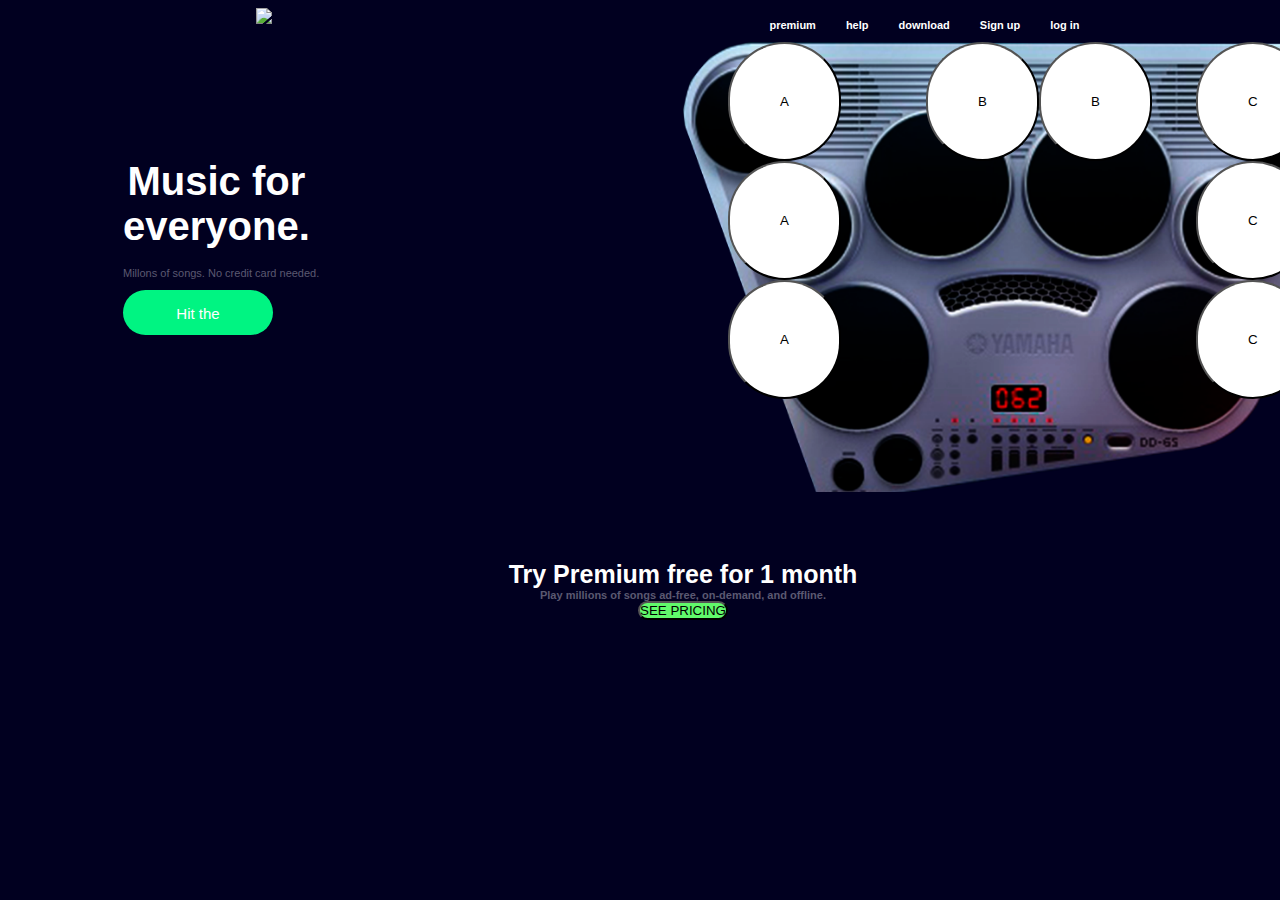
==== grupo.html @ 25eefd44 "nuevas" ====
<!DOCTYPE html>
<html lang="en">
  <head>
    <meta charset="UTF-8" />
    <meta http-equiv="X-UA-Compatible" content="IE=edge" />
    <meta name="viewport" content="width=device-width, initial-scale=1.0" />
    <link rel="stylesheet" href="./css/styles.css" />
    <title>HIT THE DOM BOOM</title>
  </head>
  <body>
    <header class="cabecera">
      <img class="logo" src="/hit-the-doombom/images/logo.png" />
          
        <div class="nav">
          
            <a href="#" class="navbar"><p>premium</p></a>
            <a href="#" class="navbar"><p>help</p></a>
            <a href="#" class="navbar"><p>download</p></a>
            <a href="#" class="navbar"><p>Sign up</p></a>
            <a href="#" class="navbar"><p>log in</p></a>
          
        </div>
    </header>
    <!--IIIIIIIIIII-->

    <section class="main">
      <div class="info">
        <div class="letra1"><h1>Music for everyone.</h1></div>
        <div class="letra2"><p>Millons of songs. No credit card needed.</p></div>
        <div class="letra3-boton"><input type="button" value="Hit the" class="boton"></div>
      </div>
        <div class="elementomusical">         
              <div class="sonidosA">
              <button class="uno" href="#">A</button>
              <button class="2" href="#">A</button>
              <button class="3" href="#">A</button>
              </div>
              <div class="sonidosB">
              <button href="#">B</button>
              <button href="#">B</button>
              </div>
              <div class="sonidosC">
              <button href="#">C</button>
              <button href="#">C</button>
              <button href="#">C</button>
              </div>
        </div>
      </div>
    </section>

    <!--IIIIIIIIIII-->
    <footer class="footer">
      <h2>Try Premium free for 1 month <h2>
      <h3>Play millions of songs ad-free, on-demand, and offline.</h3>
      <button class="button">SEE PRICING</button>
    </footer>
  </body>
</html>
---- css/styles.css ----
* {
  font-family: Helvetica;
  padding: 0%;
}
body {
  background-color: rgb(1, 0, 32);
  padding: 0%;
  width: fit-content;
  background-repeat: no-repeat;
  background-size: cover;
}
.cabecera {

  display: flex;
  justify-content: space-around;
  max-width: 1400px;
  margin: auto;
}

.navbar {
  float: right;
  font-family: helvetica;
  font-size: smaller;
  text-decoration: none;
  padding-right: 30px;
}

.nav {
  display: flex;
  align-items: center;
}

.nav p { color: white;
         font-weight: bold;

}

.logo {
  float: left;
}
.navbar:hover {
  color: #61f96b;
}
.main {
  display: flex;
  gap: 40vh;
}
.info {
  background-color: rgba(17, 0, 255, 0);
  display: flex;
  flex-direction: column;
  width: 200px;
  padding-left: 115px;
  padding-top: 50px;
}
.letra1 {
  background-color: rgba(13, 0, 194, 0);
  display: flex;
  text-align: center;
  font-size: larger;
  height: 35%;
  color: rgb(255, 255, 255);
}
h1 {
  font-size: 40px;
  padding-bottom: 150px;
  padding-top: 40px;
  padding-right: 20px;
}
.letra2 {
  background-color: rgba(211, 211, 211, 0);
  color: rgba(255, 255, 255, 0.685);
}
p {
  font-size: 11px;
  color: rgba(91, 89, 113);
}
.letra3-boton {
  background-color: rgba(12, 2, 155, 0);
  width: 200px;
  height: 100px;
}
.boton {
  padding: 15px 25px;
  font-size: 15px;
  width: 150px;
  height: 45px;
  text-align: center;
  cursor: pointer;
  outline: none;
  color: rgb(255, 255, 255);
  background-color: #00f482;
  border: none;
  border-radius: 30px;
}
.boton:hover{
  background-color: #01af5e;
}

.elementomusical {
  background-image: url(/images/drumkit.png);
  background-size: cover;
  background-repeat: no-repeat;
  height: 50vh;
  width: 75vh;
  position: relative;
}

.elementomusical button{
  padding: 50px;
  cursor: pointer;
  border-radius: 100px;
  background-color: rgb(255, 255, 255);
}

.sonidosA {
  position: absolute;
  display: flex;
  flex-direction: column;
  left: 5vh;
}
.sonidosB {
  position: absolute;
  display: flex;
  justify-content: center;
  left: 27vh;
}
.sonidosC {
  position: absolute;
  display: flex;
  flex-direction: column;
  left: 57vh;
}

footer .button {
  background-color: #61f96b;
  border-radius: 20px;
  text-decoration: none;
  text-align: center;
}


h2{color: white;
  font-size: 25px;
  font-weight: bold;
  margin: 0px;
}

h3 { 
  color: #5b5971;
  font-weight: light;
  font-size: 11px;
 margin: 0px;
}

.footer {
    display: flex;
    align-items: center;
    flex-direction: column;
}
@media (max-width:900px){
  .cabecera{
    flex-direction: column;
    align-items: center;
  }
  .logo{
    padding-top: 50px;
    width: 180px;
    height: 50px;
  }
  .nav{
    padding-top: 10px;
    display: flex;

  }
  }
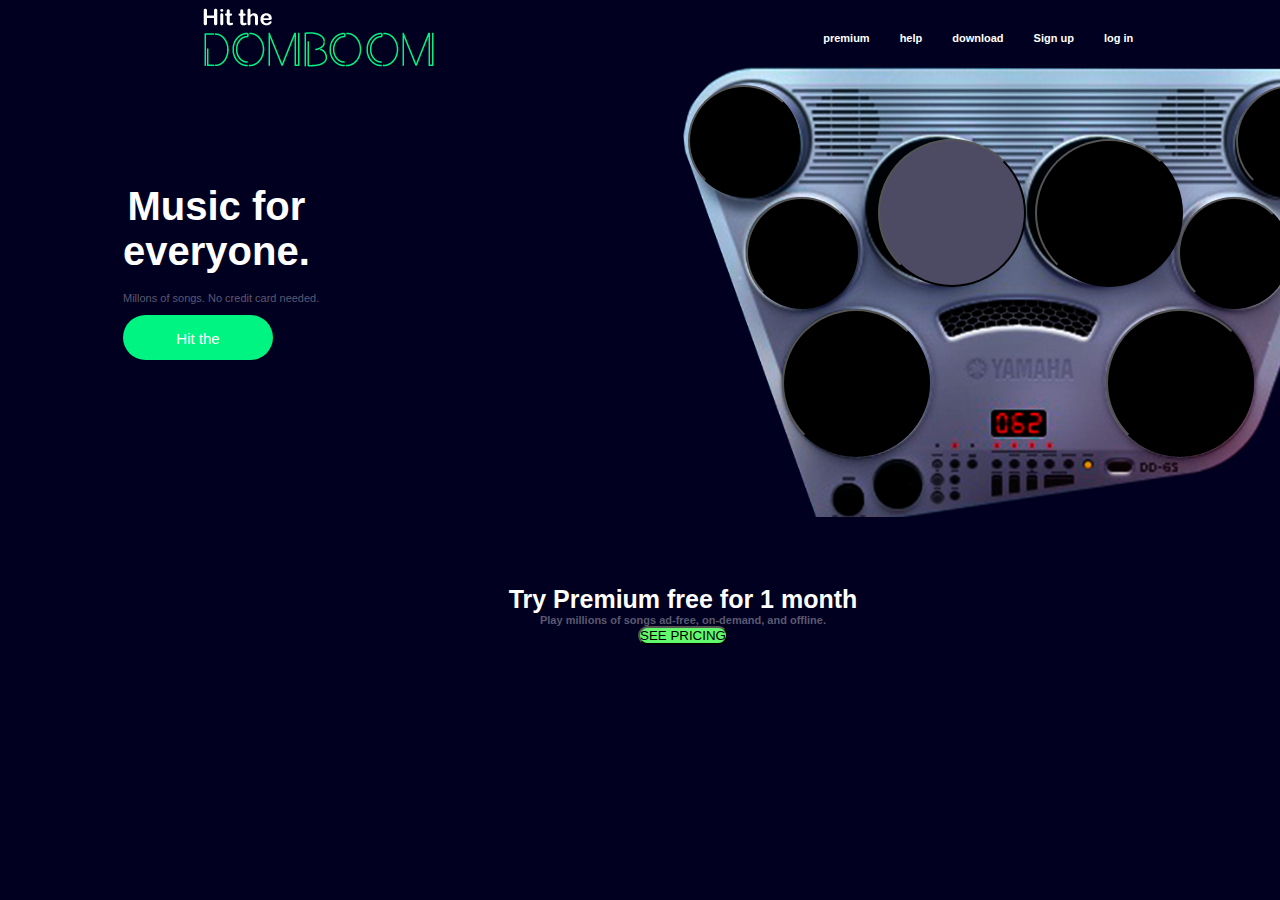
==== commit 21108c98: "drumkit final" ====
--- a/grupo.html
+++ b/grupo.html
@@ -9,7 +9,7 @@
   </head>
   <body>
     <header class="cabecera">
-      <img class="logo" src="/hit-the-doombom/images/logo.png" />
+      <img class="logo" src="/images/logo.png" />
           
         <div class="nav">
           
@@ -31,18 +31,18 @@
       </div>
         <div class="elementomusical">         
               <div class="sonidosA">
-              <button class="uno" href="#">A</button>
-              <button class="2" href="#">A</button>
-              <button class="3" href="#">A</button>
+                <button class="uno" href="#">A</button>
+                <button class="dos" href="#">A</button>
+                <button class="tres" href="#">A</button>
               </div>
               <div class="sonidosB">
-              <button href="#">B</button>
-              <button href="#">B</button>
+              <button class="b" href="#"></button>
+              <button class="bs" href="#">B</button>
               </div>
               <div class="sonidosC">
-              <button href="#">C</button>
-              <button href="#">C</button>
-              <button href="#">C</button>
+              <button class="unoc" href="#">C</button>
+              <button class="dosc" href="#">C</button>
+              <button class="tresc" href="#">C</button>
               </div>
         </div>
       </div>
--- a/css/styles.css
+++ b/css/styles.css
@@ -13,8 +13,6 @@
 
   display: flex;
   justify-content: space-around;
-  max-width: 1400px;
-  margin: auto;
 }
 
 .navbar {
@@ -93,9 +91,6 @@
   border: none;
   border-radius: 30px;
 }
-.boton:hover{
-  background-color: #01af5e;
-}
 
 .elementomusical {
   background-image: url(/images/drumkit.png);
@@ -107,10 +102,10 @@
 }
 
 .elementomusical button{
-  padding: 50px;
+  padding: none;
   cursor: pointer;
   border-radius: 100px;
-  background-color: rgb(255, 255, 255);
+  background-color: rgb(0, 0, 0);
 }
 
 .sonidosA {
@@ -119,24 +114,96 @@
   flex-direction: column;
   left: 5vh;
 }
+.uno{
+  position: relative;
+  width: 10px;
+  height: 10px;
+  right: 40px; 
+  padding:6vh;
+  top:2vh;
+}
+.dos{
+  position: relative;
+  width: 15px;
+  height: 15px;
+  left:2vh;
+  padding: 6vh;
+  top:2vh
+}
+.tres{
+  position:relative;
+  width: 50px;
+  height: 50px;
+  left: 6vh;
+  top:2vh;
+  padding: 8vh;
+}
+
 .sonidosB {
   position: absolute;
   display: flex;
   justify-content: center;
-  left: 27vh;
-}
+  left: 195px;
+  gap: 1vh;
+}
+
+.b{
+  position:relative;
+  background-color: #4D4B63 !important;
+  width: 35px;
+  height: 35px;
+  left: 0vh;
+  top: 8vh;
+  padding: 8vh;
+}
+.bs{
+  position:relative;
+  width: 35px;
+  height: 35px;
+  left: 0vh;
+  top: 8vh;
+  padding: 8vh;
+}
+
+
 .sonidosC {
   position: absolute;
   display: flex;
   flex-direction: column;
   left: 57vh;
 }
+.unoc{
+  position: relative;
+  width: 10px;
+  height: 10px;
+  left: 40px; 
+  padding:6vh;
+  top:2vh;
+}
+.dosc{
+  position: relative;
+  width: 15px;
+  height: 15px;
+  right:2vh;
+  padding: 6vh;
+  top:2vh
+}
+.tresc{
+  position:relative;
+  width: 50px;
+  height: 50px;
+  right: 10vh;
+  top:2vh;
+  padding: 8vh;
+}
 
 footer .button {
+ 
   background-color: #61f96b;
   border-radius: 20px;
   text-decoration: none;
   text-align: center;
+  
 }
 
 
@@ -146,31 +213,15 @@
   margin: 0px;
 }
 
-h3 { 
-  color: #5b5971;
+h3 { color: #5b5971;
   font-weight: light;
   font-size: 11px;
- margin: 0px;
+   margin: 0px;
 }
 
 .footer {
+ 
     display: flex;
     align-items: center;
     flex-direction: column;
-}
-@media (max-width:900px){
-  .cabecera{
-    flex-direction: column;
-    align-items: center;
-  }
-  .logo{
-    padding-top: 50px;
-    width: 180px;
-    height: 50px;
-  }
-  .nav{
-    padding-top: 10px;
-    display: flex;
-
-  }
-  }
+}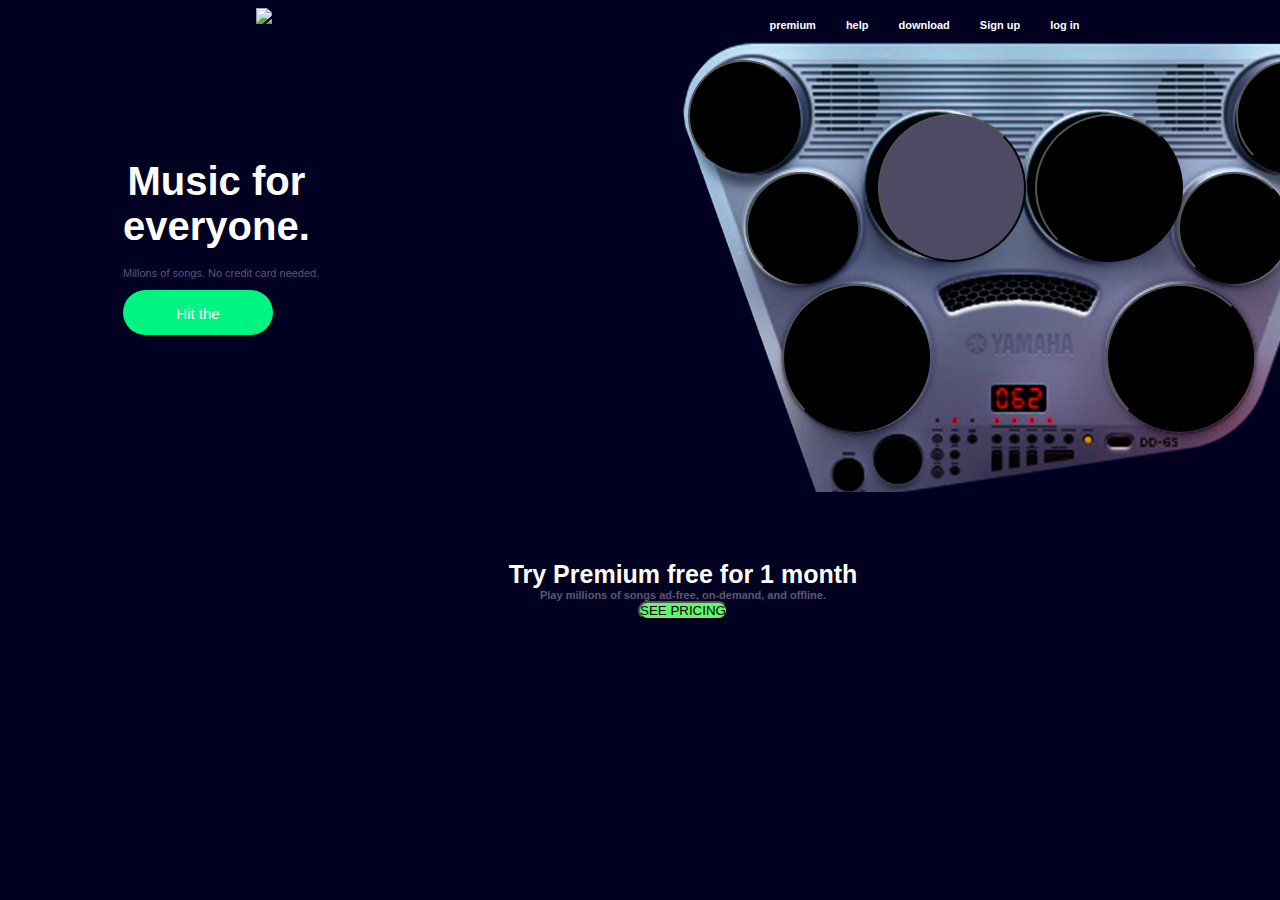
==== commit 4bdbb954: "Merge branch 'main' of https://github.com/CarlosJavierVilla/hit-the-doombom" ====
--- a/grupo.html
+++ b/grupo.html
@@ -9,7 +9,7 @@
   </head>
   <body>
     <header class="cabecera">
-      <img class="logo" src="/images/logo.png" />
+      <img class="logo" src="/hit-the-doombom/images/logo.png" />
           
         <div class="nav">
           
--- a/css/styles.css
+++ b/css/styles.css
@@ -13,6 +13,8 @@
 
   display: flex;
   justify-content: space-around;
+  max-width: 1400px;
+  margin: auto;
 }
 
 .navbar {
@@ -91,6 +93,9 @@
   border: none;
   border-radius: 30px;
 }
+.boton:hover{
+  background-color: #01af5e;
+}
 
 .elementomusical {
   background-image: url(/images/drumkit.png);
@@ -198,12 +203,10 @@
 }
 
 footer .button {
- 
   background-color: #61f96b;
   border-radius: 20px;
   text-decoration: none;
   text-align: center;
-  
 }
 
 
@@ -213,15 +216,31 @@
   margin: 0px;
 }
 
-h3 { color: #5b5971;
+h3 { 
+  color: #5b5971;
   font-weight: light;
   font-size: 11px;
-   margin: 0px;
+ margin: 0px;
 }
 
 .footer {
- 
     display: flex;
     align-items: center;
     flex-direction: column;
-}+}
+@media (max-width:900px){
+  .cabecera{
+    flex-direction: column;
+    align-items: center;
+  }
+  .logo{
+    padding-top: 50px;
+    width: 180px;
+    height: 50px;
+  }
+  .nav{
+    padding-top: 10px;
+    display: flex;
+
+  }
+  }
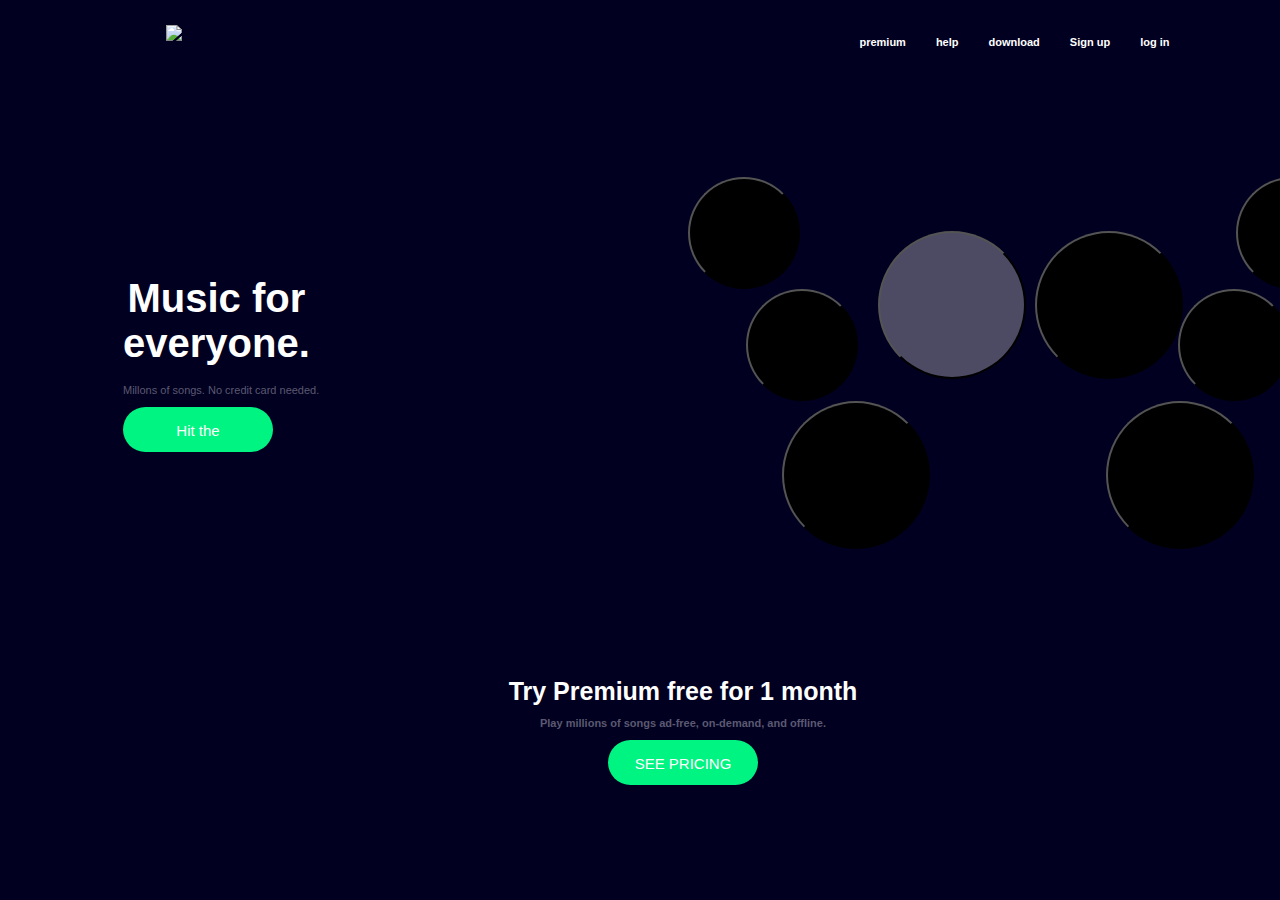
==== commit 34913966: "afada" ====
--- a/grupo.html
+++ b/grupo.html
@@ -29,8 +29,8 @@
         <div class="letra2"><p>Millons of songs. No credit card needed.</p></div>
         <div class="letra3-boton"><input type="button" value="Hit the" class="boton"></div>
       </div>
-        <div class="elementomusical">         
-              <div class="sonidosA">
+        <div class="elementomusical"> 
+            <div class="sonidosA">
                 <button class="uno" href="#">A</button>
                 <button class="dos" href="#">A</button>
                 <button class="tres" href="#">A</button>
--- a/css/styles.css
+++ b/css/styles.css
@@ -1,3 +1,8 @@
+@import url("./header.css");
+@import url("./footer.css");
+@import url("./maintext.css");
+@import url("./mainheroimage.css");
+
 * {
   font-family: Helvetica;
   padding: 0%;
@@ -9,238 +14,7 @@
   background-repeat: no-repeat;
   background-size: cover;
 }
-.cabecera {
-
-  display: flex;
-  justify-content: space-around;
-  max-width: 1400px;
-  margin: auto;
-}
-
-.navbar {
-  float: right;
-  font-family: helvetica;
-  font-size: smaller;
-  text-decoration: none;
-  padding-right: 30px;
-}
-
-.nav {
-  display: flex;
-  align-items: center;
-}
-
-.nav p { color: white;
-         font-weight: bold;
-
-}
-
-.logo {
-  float: left;
-}
-.navbar:hover {
-  color: #61f96b;
-}
 .main {
   display: flex;
   gap: 40vh;
 }
-.info {
-  background-color: rgba(17, 0, 255, 0);
-  display: flex;
-  flex-direction: column;
-  width: 200px;
-  padding-left: 115px;
-  padding-top: 50px;
-}
-.letra1 {
-  background-color: rgba(13, 0, 194, 0);
-  display: flex;
-  text-align: center;
-  font-size: larger;
-  height: 35%;
-  color: rgb(255, 255, 255);
-}
-h1 {
-  font-size: 40px;
-  padding-bottom: 150px;
-  padding-top: 40px;
-  padding-right: 20px;
-}
-.letra2 {
-  background-color: rgba(211, 211, 211, 0);
-  color: rgba(255, 255, 255, 0.685);
-}
-p {
-  font-size: 11px;
-  color: rgba(91, 89, 113);
-}
-.letra3-boton {
-  background-color: rgba(12, 2, 155, 0);
-  width: 200px;
-  height: 100px;
-}
-.boton {
-  padding: 15px 25px;
-  font-size: 15px;
-  width: 150px;
-  height: 45px;
-  text-align: center;
-  cursor: pointer;
-  outline: none;
-  color: rgb(255, 255, 255);
-  background-color: #00f482;
-  border: none;
-  border-radius: 30px;
-}
-.boton:hover{
-  background-color: #01af5e;
-}
-
-.elementomusical {
-  background-image: url(/images/drumkit.png);
-  background-size: cover;
-  background-repeat: no-repeat;
-  height: 50vh;
-  width: 75vh;
-  position: relative;
-}
-
-.elementomusical button{
-  padding: none;
-  cursor: pointer;
-  border-radius: 100px;
-  background-color: rgb(0, 0, 0);
-}
-
-.sonidosA {
-  position: absolute;
-  display: flex;
-  flex-direction: column;
-  left: 5vh;
-}
-.uno{
-  position: relative;
-  width: 10px;
-  height: 10px;
-  right: 40px; 
-  padding:6vh;
-  top:2vh;
-}
-.dos{
-  position: relative;
-  width: 15px;
-  height: 15px;
-  left:2vh;
-  padding: 6vh;
-  top:2vh
-}
-.tres{
-  position:relative;
-  width: 50px;
-  height: 50px;
-  left: 6vh;
-  top:2vh;
-  padding: 8vh;
-}
-
-.sonidosB {
-  position: absolute;
-  display: flex;
-  justify-content: center;
-  left: 195px;
-  gap: 1vh;
-}
-
-.b{
-  position:relative;
-  background-color: #4D4B63 !important;
-  width: 35px;
-  height: 35px;
-  left: 0vh;
-  top: 8vh;
-  padding: 8vh;
-}
-.bs{
-  position:relative;
-  width: 35px;
-  height: 35px;
-  left: 0vh;
-  top: 8vh;
-  padding: 8vh;
-}
-
-
-.sonidosC {
-  position: absolute;
-  display: flex;
-  flex-direction: column;
-  left: 57vh;
-}
-.unoc{
-  position: relative;
-  width: 10px;
-  height: 10px;
-  left: 40px; 
-  padding:6vh;
-  top:2vh;
-}
-.dosc{
-  position: relative;
-  width: 15px;
-  height: 15px;
-  right:2vh;
-  padding: 6vh;
-  top:2vh
-}
-.tresc{
-  position:relative;
-  width: 50px;
-  height: 50px;
-  right: 10vh;
-  top:2vh;
-  padding: 8vh;
-}
-
-footer .button {
-  background-color: #61f96b;
-  border-radius: 20px;
-  text-decoration: none;
-  text-align: center;
-}
-
-
-h2{color: white;
-  font-size: 25px;
-  font-weight: bold;
-  margin: 0px;
-}
-
-h3 { 
-  color: #5b5971;
-  font-weight: light;
-  font-size: 11px;
- margin: 0px;
-}
-
-.footer {
-    display: flex;
-    align-items: center;
-    flex-direction: column;
-}
-@media (max-width:900px){
-  .cabecera{
-    flex-direction: column;
-    align-items: center;
-  }
-  .logo{
-    padding-top: 50px;
-    width: 180px;
-    height: 50px;
-  }
-  .nav{
-    padding-top: 10px;
-    display: flex;
-
-  }
-  }
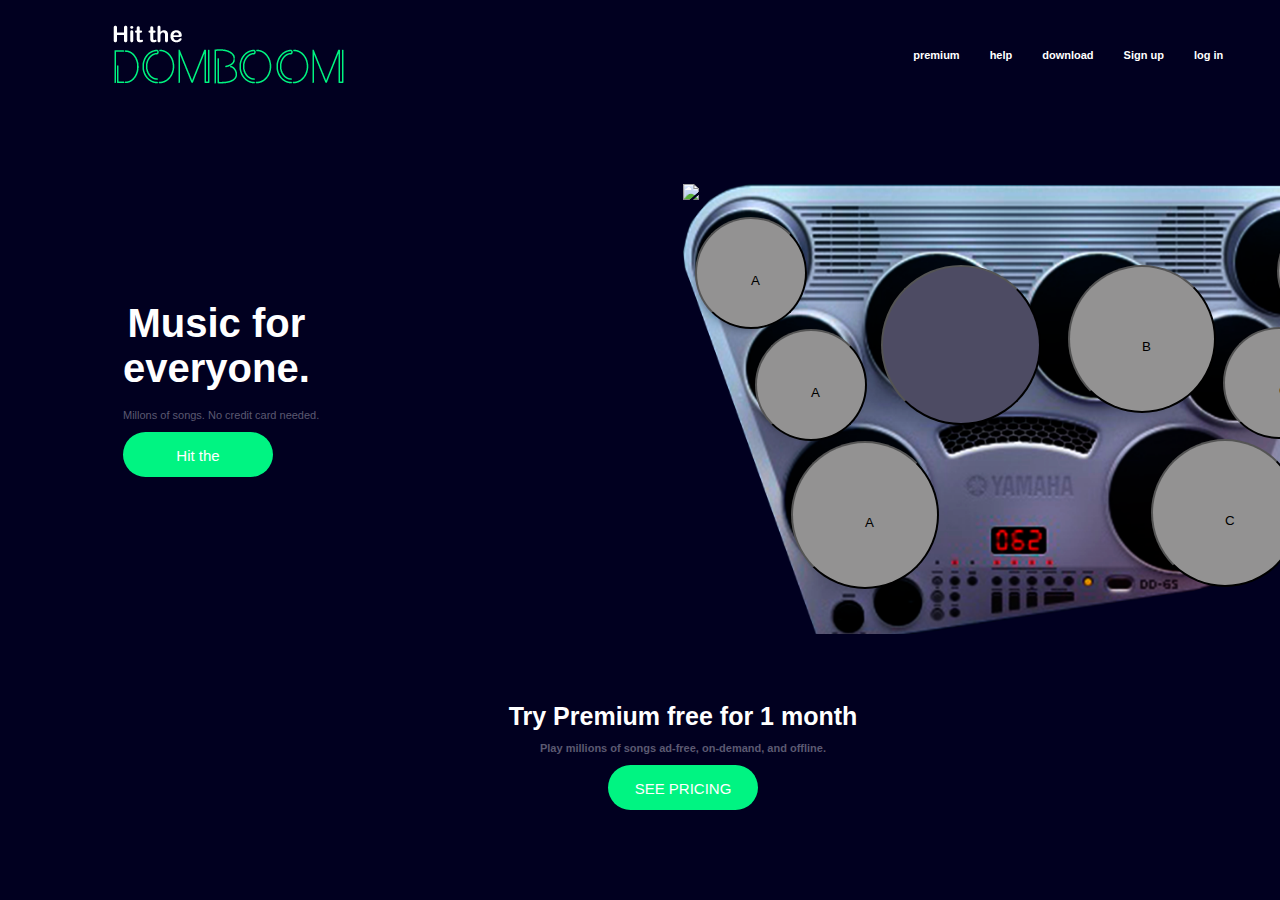
==== commit 9b1ec95b: "blah" ====
--- a/grupo.html
+++ b/grupo.html
@@ -9,7 +9,7 @@
   </head>
   <body>
     <header class="cabecera">
-      <img class="logo" src="/hit-the-doombom/images/logo.png" />
+      <img class="logo" src="/images/logo.png" />
           
         <div class="nav">
           
@@ -30,20 +30,23 @@
         <div class="letra3-boton"><input type="button" value="Hit the" class="boton"></div>
       </div>
         <div class="elementomusical"> 
-            <div class="sonidosA">
-                <button class="uno" href="#">A</button>
-                <button class="dos" href="#">A</button>
-                <button class="tres" href="#">A</button>
-              </div>
-              <div class="sonidosB">
-              <button class="b" href="#"></button>
-              <button class="bs" href="#">B</button>
-              </div>
-              <div class="sonidosC">
-              <button class="unoc" href="#">C</button>
-              <button class="dosc" href="#">C</button>
-              <button class="tresc" href="#">C</button>
-              </div>
+          <img src="/hit-the-doombom/images/drumkit.png" class="imgdrum">
+            <div class="botones">
+              <div class="sonidosA">
+                  <button class="uno" href="#">A</button>
+                  <button class="dos" href="#">A</button>
+                  <button class="tres" href="#">A</button>
+                </div>
+                <div class="sonidosB">
+                  <button class="b" href="#"></button>
+                  <button class="bs" href="#">B</button>
+                </div>
+                <div class="sonidosC">
+                  <button class="unoc" href="#">C</button>
+                  <button class="dosc" href="#">C</button>
+                  <button class="tresc" href="#">C</button>
+                </div>
+            </div>
         </div>
       </div>
     </section>
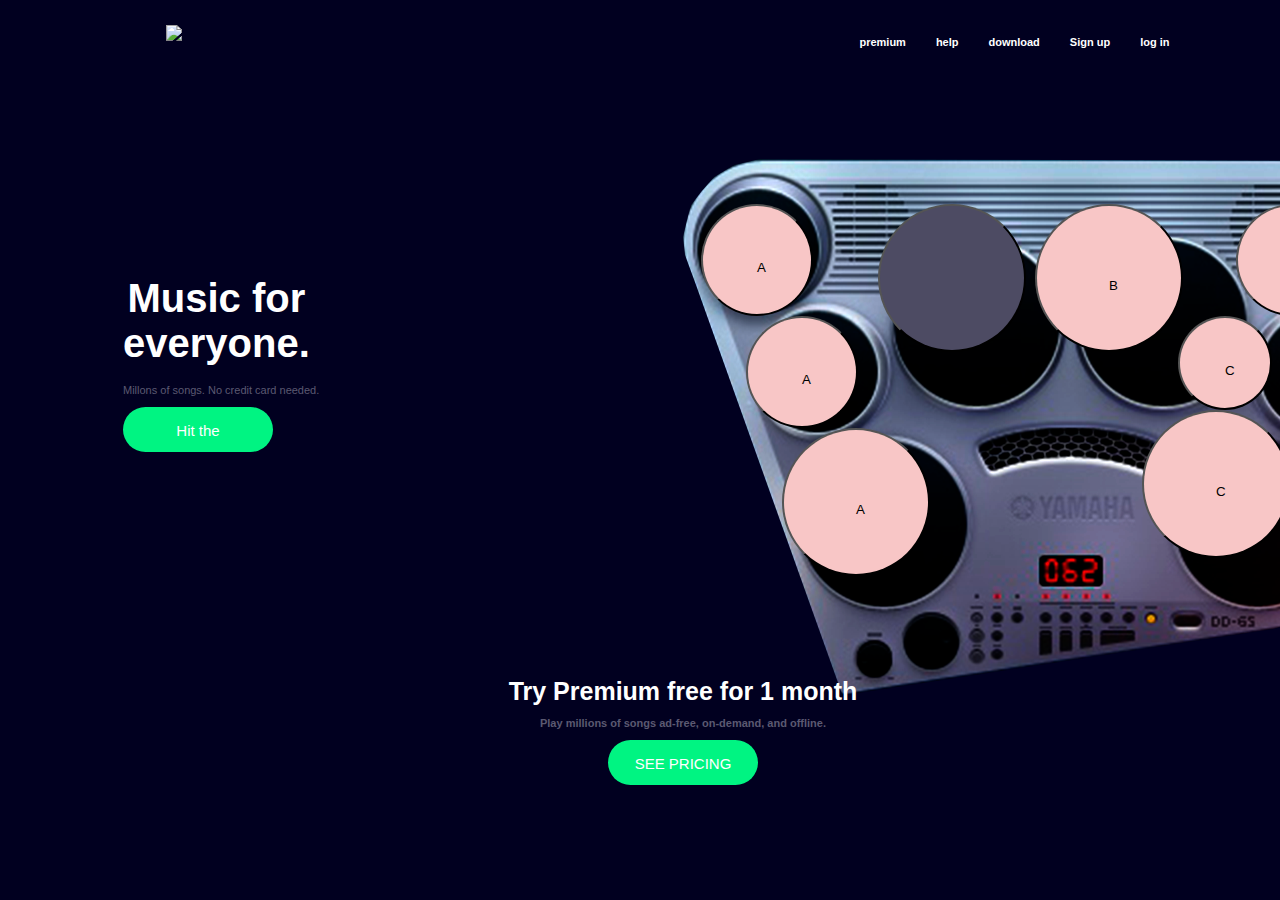
==== commit a2e96e2e: "botonesssss" ====
--- a/grupo.html
+++ b/grupo.html
@@ -9,7 +9,7 @@
   </head>
   <body>
     <header class="cabecera">
-      <img class="logo" src="/images/logo.png" />
+      <img class="logo" src="/hit-the-doombom/images/logo.png" />
           
         <div class="nav">
           
@@ -30,7 +30,7 @@
         <div class="letra3-boton"><input type="button" value="Hit the" class="boton"></div>
       </div>
         <div class="elementomusical"> 
-          <img src="/hit-the-doombom/images/drumkit.png" class="imgdrum">
+          <img src="/images/drumkit.png" class="imgdrum">
             <div class="botones">
               <div class="sonidosA">
                   <button class="uno" href="#">A</button>
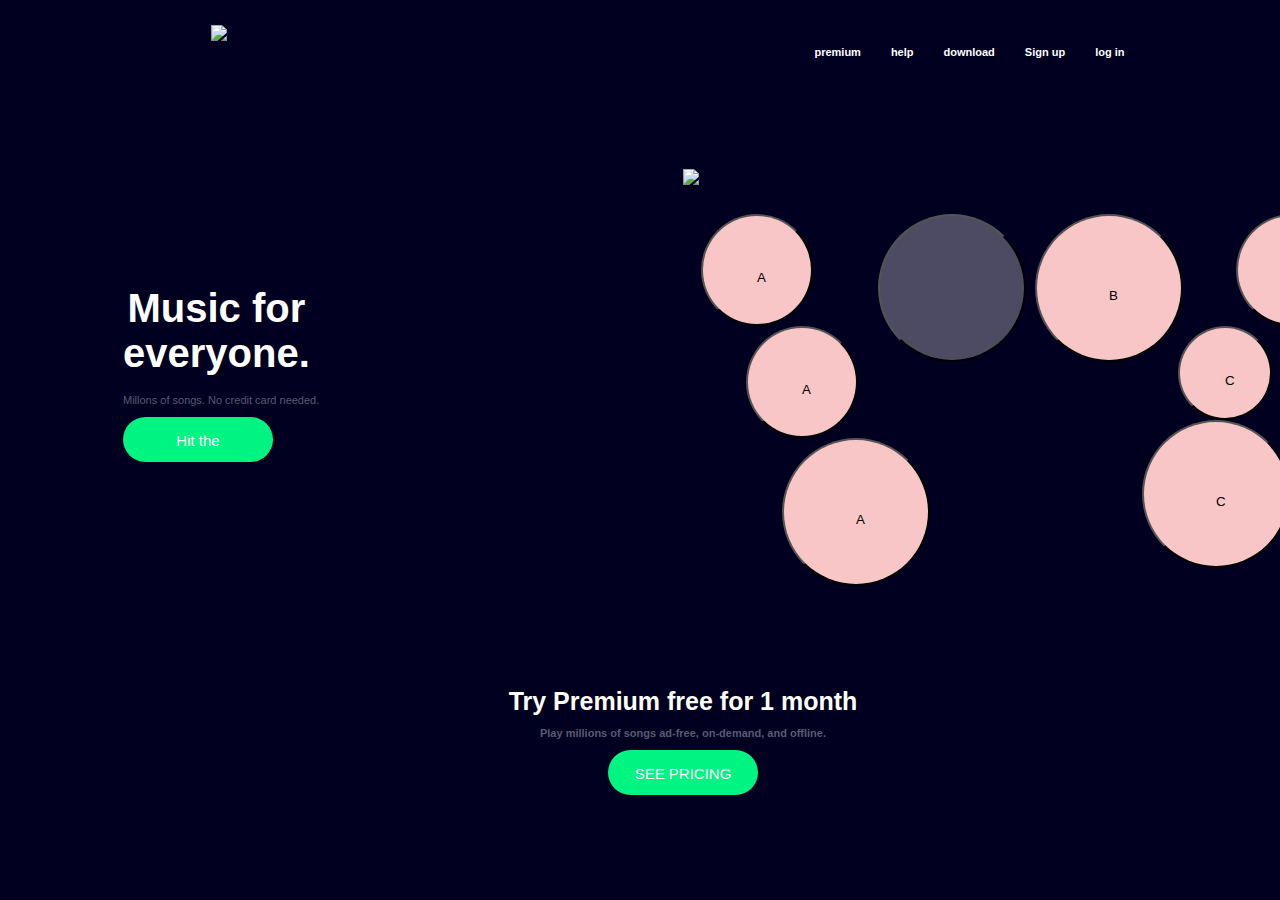
==== commit e35b8893: "media" ====
--- a/grupo.html
+++ b/grupo.html
@@ -30,7 +30,7 @@
         <div class="letra3-boton"><input type="button" value="Hit the" class="boton"></div>
       </div>
         <div class="elementomusical"> 
-          <img src="/images/drumkit.png" class="imgdrum">
+          <img src="/hit-the-doombom/images/drumkit.png" class="imgdrum">
             <div class="botones">
               <div class="sonidosA">
                   <button class="uno" href="#">A</button>
--- a/css/styles.css
+++ b/css/styles.css
@@ -14,7 +14,49 @@
   background-repeat: no-repeat;
   background-size: cover;
 }
-.main {
-  display: flex;
-  gap: 40vh;
+@media (max-width: 390px) {
+  .cabecera {
+    display: flex;
+    flex-direction: column;
+  }
+
+  .logo {
+    padding-top: 25px;
+    width: 100px;
+    height: 25px;
+    margin-left: 50px;
+  }
+  div.nav {
+    display: flex;
+  }
+  .main{
+    display: flex;
+    flex-direction: column-reverse;
+    align-items: flex-start;
+    justify-content: flex-start;
+  }
+  .elementomusical {
+    height: 30vh;
+    width: 190px;
+    position: relative;
+  }
+  img.imgdrum{
+    width: 190px;
+    height: 20vh;
+    z-index: -2;
+    position: relative !important;
+  }
+  .botones{
+    top: 0vh;
+    z-index: 2;
+    position: absolute !important;
+  }
+  .elementomusical button{
+    padding: none;
+    cursor: pointer;
+    border-radius: 100px;
+    background-color: rgb(248, 198, 198);
+    top: 0vh;
+    z-index: 2;
+  }
 }
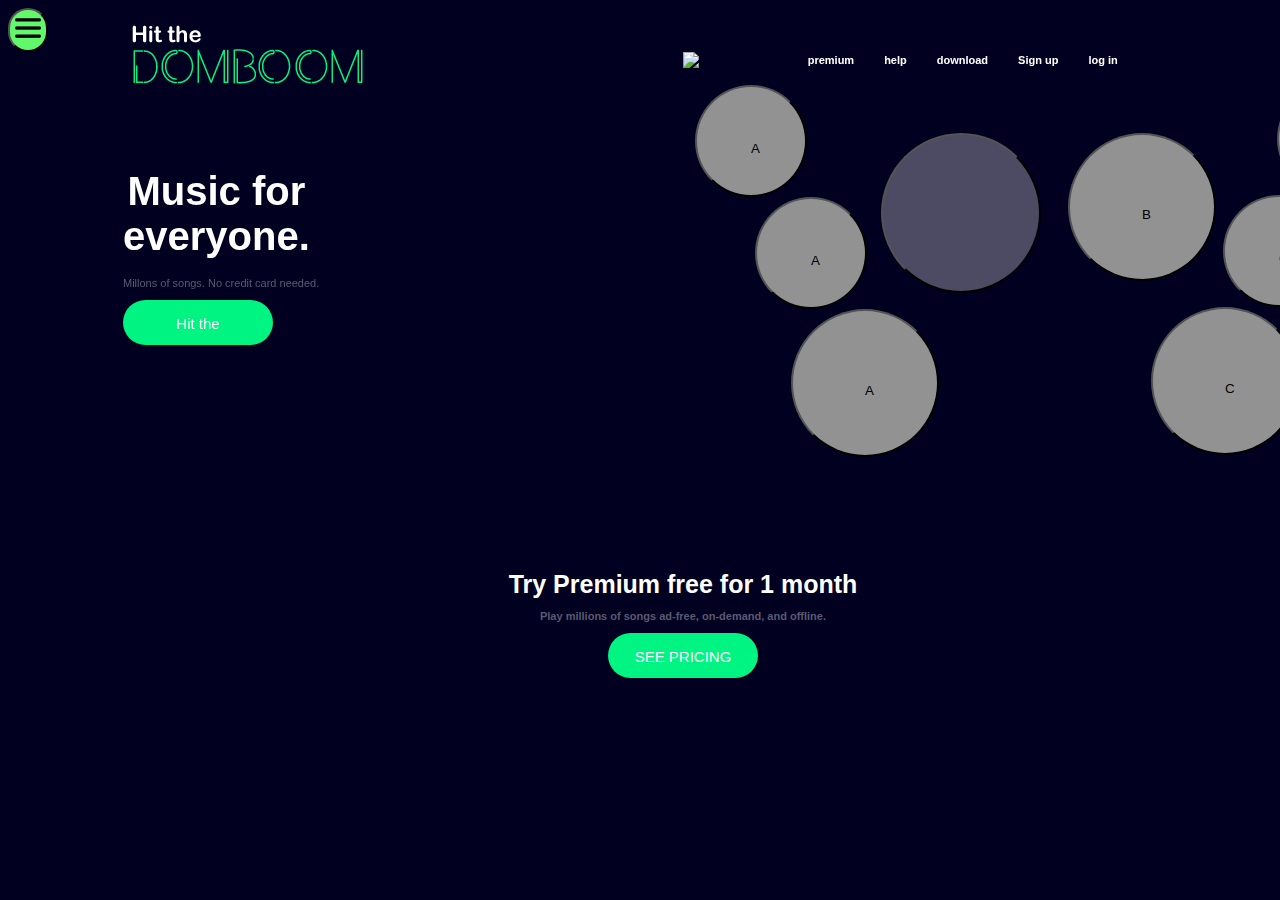
==== commit f00a98f6: "buttonmenu" ====
--- a/grupo.html
+++ b/grupo.html
@@ -9,7 +9,7 @@
   </head>
   <body>
     <header class="cabecera">
-      <img class="logo" src="/hit-the-doombom/images/logo.png" />
+      <img class="logo" src="/images/logo.png" />
           
         <div class="nav">
           
@@ -21,6 +21,16 @@
           
         </div>
     </header>
+    <div class="dropdown">
+      <button class="dropbtn"> <img src="images/menu.png" alt="menu"></button>
+      <div class="dropdown-content">
+        <a href="#" class="navbar"><p>premium</p></a>
+        <a href="#" class="navbar"><p>help</p></a>
+        <a href="#" class="navbar"><p>download</p></a>
+        <a href="#" class="navbar"><p>Sign up</p></a>
+        <a href="#" class="navbar"><p>log in</p></a>
+    </div>
+
     <!--IIIIIIIIIII-->
 
     <section class="main">
--- a/css/styles.css
+++ b/css/styles.css
@@ -18,13 +18,14 @@
   .cabecera {
     display: flex;
     flex-direction: column;
+    margin-bottom: 0px;
   }
 
   .logo {
-    padding-top: 25px;
-    width: 100px;
-    height: 25px;
-    margin-left: 50px;
+    padding-top: 35px;
+    width: 150px;
+    height: 40px;
+    margin-left: 100px;
   }
   div.nav {
     display: flex;
@@ -34,6 +35,7 @@
     flex-direction: column-reverse;
     align-items: flex-start;
     justify-content: flex-start;
+    margin-top: 35px;
   }
   .elementomusical {
     height: 30vh;
@@ -41,8 +43,8 @@
     position: relative;
   }
   img.imgdrum{
-    width: 190px;
-    height: 20vh;
+    width: 340px;
+    height: 30vh;
     z-index: -2;
     position: relative !important;
   }
@@ -59,4 +61,94 @@
     top: 0vh;
     z-index: 2;
   }
+  .sonidosA {
+    position: absolute;
+    display: flex;
+    flex-direction: column;
+    left: 1vh;
+  }
+  
+  .uno{
+    position: relative;
+    width: 10px;
+    height: 10px;
+    right: 1vh; 
+    padding:3vh;
+    top: 3vh;
+    bottom: 3vh;
+  }
+  .dos{
+    position: relative;
+    width: 15px;
+    height: 15px;
+    left:3vh;
+    padding: 3vh;
+    top:2vh
+  }
+  .tres{
+    position:relative;
+    width: 50px;
+    height: 50px;
+    left: 5vh;
+    top: 5vh;
+    padding: 4vh;
+  }
+  .sonidosB {
+    position: absolute;
+    display: flex;
+    justify-content: center;
+    gap: 1vh;
+  }
+  button.b{
+    position:relative;
+    background-color: #4D4B63 !important;
+    width: 35px;
+    height: 35px;
+    top: 4vh;
+    padding: 5vh;
+  }
+  .bs{
+    position:relative;
+    width: 35px;
+    height: 35px;
+    left: 0vh;
+    top: 8vh;
+    padding: 8vh;
+  }
+  .sonidosC {
+    position: absolute;
+    display: flex;
+    flex-direction: column;
+    left: 57vh;
+  }
+  .unoc{
+    position: relative;
+    width: 10px;
+    height: 10px;
+    left: 40px; 
+    padding:6vh;
+    top:6vh;
+  }
+  .dosc{
+    position: relative;
+    width: 15px;
+    height: 15px;
+    right:2vh;
+    padding: 5vh;
+    top:2vh;
+  }
+  .tresc{
+    position: relative;
+    width: 50px;
+    height: 50px;
+    right: 6vh;
+    top: 2vh;
+    padding: 8vh;
+  }
+  
 }
+
+@media only screen and (min-width:400px){.dropdown {
+  display: block;
+  width:100%
+}}